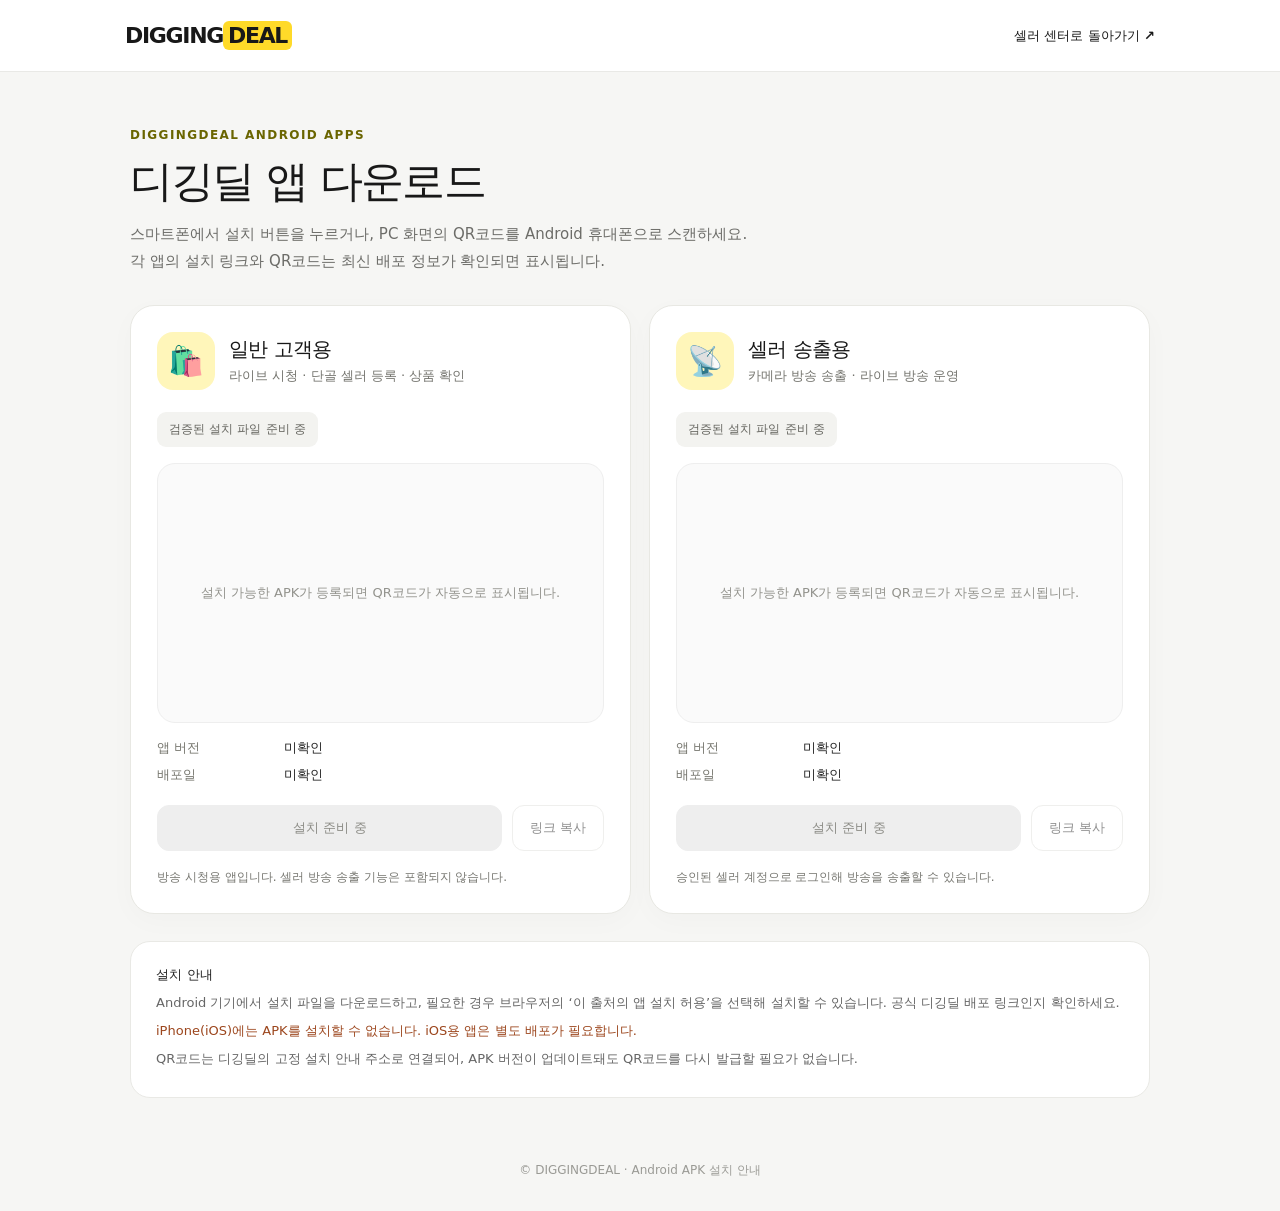
==== apps.html @ ecd54404 "feat: add responsive APK installation page with conditional QR codes" ====
<!doctype html>
<html lang="ko">
<head>
  <meta charset="utf-8">
  <meta name="viewport" content="width=device-width, initial-scale=1">
  <meta name="theme-color" content="#ffda29">
  <meta name="description" content="디깅딜 고객용 및 셀러 방송 송출용 Android 앱 설치 안내">
  <title>디깅딜 앱 다운로드 | 셀러 센터</title>
  <style>
    :root{font-family:system-ui,-apple-system,"Noto Sans KR","Apple SD Gothic Neo",sans-serif;color:#181818;background:#f6f6f4;font-synthesis:none}
    *{box-sizing:border-box}
    body{margin:0}
    a{color:inherit;text-decoration:none}
    button,a{touch-action:manipulation}
    .site-header{height:72px;display:flex;align-items:center;justify-content:space-between;gap:16px;padding:0 max(20px,calc((100vw - 1030px)/2));background:#fff;border-bottom:1px solid #e9e9e6}
    .brand{font-size:22px;font-weight:900;letter-spacing:-.06em}
    .brand em{font-style:normal;background:#ffda29;border-radius:6px;padding:2px 5px}
    .back{font-size:13px;font-weight:700;white-space:nowrap}
    main{max-width:1060px;padding:56px 20px 64px;margin:0 auto}
    .eyebrow{font-size:12px;font-weight:900;letter-spacing:.12em;color:#6a6500}
    h1{font-size:clamp(28px,4.5vw,43px);line-height:1.23;letter-spacing:-.045em;margin:13px 0}
    .intro{font-size:15px;line-height:1.8;color:#6c6c68;margin:0 0 30px}
    .grid{display:grid;grid-template-columns:repeat(2,minmax(0,1fr));gap:18px}
    .app-card{background:#fff;border:1px solid #e8e8e3;border-radius:24px;padding:26px;box-shadow:0 7px 28px #00000006;min-width:0}
    .app-card:target,.app-card.selected{outline:2px solid #e3bf00;outline-offset:2px}
    .card-head{display:flex;align-items:center;gap:14px}
    .app-icon{font-size:29px;width:58px;height:58px;display:flex;align-items:center;justify-content:center;background:#fff6ba;border-radius:16px;flex-shrink:0}
    h2{font-size:20px;letter-spacing:-.035em;margin:0 0 4px}
    .desc{font-size:13px;color:#74746e;margin:0}
    .status{margin-top:22px;border-radius:9px;background:#f3f3f0;color:#64645e;font-size:12px;font-weight:700;padding:9px 12px;display:inline-flex}
    .status.ready{color:#255c31;background:#edf8ee}
    .qr-wrap{height:260px;display:flex;align-items:center;justify-content:center;margin:16px 0;background:#fafafa;border:1px solid #eee;border-radius:18px}
    .qr-wrap img{width:210px;height:210px;max-width:100%;object-fit:contain}
    .qr-placeholder{text-align:center;color:#93938d;line-height:1.8;font-size:13px;padding:20px}
    .meta{display:grid;grid-template-columns:75px minmax(0,1fr);column-gap:12px;row-gap:9px;color:#77776f;font-size:13px;margin:15px 0 21px}
    .meta strong{color:#242424;overflow-wrap:anywhere;font-weight:650}
    .buttons{display:flex;gap:10px;flex-wrap:wrap}
    .primary,.secondary{border-radius:12px;padding:13px 17px;font-weight:800;font-size:13px;display:inline-flex;align-items:center;justify-content:center;cursor:pointer;border:1px solid #e0e0dc}
    .primary{background:#ffda29;border-color:#ffda29;color:#171717;flex:1}
    .primary.is-disabled{background:#eee;border-color:#eee;color:#8b8b85;cursor:not-allowed}
    .secondary{background:#fff;color:#252525}
    .secondary:disabled{opacity:.5;cursor:not-allowed}
    .notes{font-size:12px;line-height:1.7;color:#787872;margin:16px 0 0}
    .guide{margin-top:27px;background:#fff;border:1px solid #e9e9e5;border-radius:20px;padding:22px 25px;font-size:13px;color:#666;line-height:1.75}
    .guide strong{color:#202020}
    .guide p{margin:5px 0}
    .platform-note{color:#9c461d}
    .error{display:none;font-size:13px;color:#9c2828;margin:18px 0 0}
    footer{text-align:center;color:#9a9a95;font-size:12px;padding:0 16px 32px}
    @media(max-width:720px){main{padding:35px 16px 44px}.site-header{padding:0 16px}.grid{grid-template-columns:1fr}.app-card{padding:20px}.qr-wrap{height:245px}.brand{font-size:19px}}
  </style>
</head>
<body>
  <header class="site-header">
    <a class="brand" href="./" aria-label="디깅딜 셀러 센터">DIGGING<em>DEAL</em></a>
    <a class="back" href="./">셀러 센터로 돌아가기 ↗</a>
  </header>
  <main>
    <div class="eyebrow">DIGGINGDEAL ANDROID APPS</div>
    <h1>디깅딜 앱 다운로드</h1>
    <p class="intro">스마트폰에서 설치 버튼을 누르거나, PC 화면의 QR코드를 Android 휴대폰으로 스캔하세요.<br>각 앱의 설치 링크와 QR코드는 최신 배포 정보가 확인되면 표시됩니다.</p>
    <div class="grid">
      <article class="app-card" id="app-customer" data-app="customer">
        <div class="card-head"><div class="app-icon" aria-hidden="true">🛍️</div><div><h2>일반 고객용</h2><p class="desc">라이브 시청 · 단골 셀러 등록 · 상품 확인</p></div></div>
        <span class="status" id="status-customer" aria-live="polite">배포 정보 확인 중</span>
        <div class="qr-wrap" id="qr-customer"><div class="qr-placeholder">설치 QR코드 확인 중</div></div>
        <dl class="meta"><dt>앱 버전</dt><dd><strong id="version-customer">-</strong></dd><dt>배포일</dt><dd><strong id="date-customer">-</strong></dd></dl>
        <div class="buttons"><a class="primary is-disabled" id="link-customer" aria-disabled="true">설치 준비 중</a><button class="secondary" id="copy-customer" disabled type="button">링크 복사</button></div>
        <p class="notes">방송 시청용 앱입니다. 셀러 방송 송출 기능은 포함되지 않습니다.</p>
      </article>
      <article class="app-card" id="app-seller" data-app="seller">
        <div class="card-head"><div class="app-icon" aria-hidden="true">📡</div><div><h2>셀러 송출용</h2><p class="desc">카메라 방송 송출 · 라이브 방송 운영</p></div></div>
        <span class="status" id="status-seller" aria-live="polite">배포 정보 확인 중</span>
        <div class="qr-wrap" id="qr-seller"><div class="qr-placeholder">설치 QR코드 확인 중</div></div>
        <dl class="meta"><dt>앱 버전</dt><dd><strong id="version-seller">-</strong></dd><dt>배포일</dt><dd><strong id="date-seller">-</strong></dd></dl>
        <div class="buttons"><a class="primary is-disabled" id="link-seller" aria-disabled="true">설치 준비 중</a><button class="secondary" id="copy-seller" disabled type="button">링크 복사</button></div>
        <p class="notes">승인된 셀러 계정으로 로그인해 방송을 송출할 수 있습니다.</p>
      </article>
    </div>
    <p class="error" id="load-error" role="alert">배포 정보를 불러오지 못했습니다. 새로고침 후 다시 시도해 주세요.</p>
    <section class="guide" aria-label="설치 안내">
      <strong>설치 안내</strong>
      <p>Android 기기에서 설치 파일을 다운로드하고, 필요한 경우 브라우저의 ‘이 출처의 앱 설치 허용’을 선택해 설치할 수 있습니다. 공식 디깅딜 배포 링크인지 확인하세요.</p>
      <p class="platform-note" id="platform-note">iPhone(iOS)에는 APK를 설치할 수 없습니다. iOS용 앱은 별도 배포가 필요합니다.</p>
      <p>QR코드는 디깅딜의 고정 설치 안내 주소로 연결되어, APK 버전이 업데이트돼도 QR코드를 다시 발급할 필요가 없습니다.</p>
    </section>
  </main>
  <footer>© DIGGINGDEAL · Android APK 설치 안내</footer>
  <script>
  (function(){
    "use strict";
    var keys=["customer","seller"],params=new URLSearchParams(location.search),selected=params.get("app");
    var isIOS=/iPad|iPhone|iPod/.test(navigator.userAgent);
    if(isIOS)document.getElementById("platform-note").style.fontWeight="800";
    if(keys.indexOf(selected)>=0){var active=document.getElementById("app-"+selected);active.classList.add("selected");}
    function validUrl(raw){
      if(typeof raw!=="string")return null;
      try{var url=new URL(raw);return url.protocol==="https:"&&!url.username&&!url.password?url.href:null;}catch(e){return null;}
    }
    function update(key,app){
      var status=document.getElementById("status-"+key);
      var qr=document.getElementById("qr-"+key);
      var link=document.getElementById("link-"+key);
      var copy=document.getElementById("copy-"+key);
      var download=app&&app.enabled===true?validUrl(app.apkUrl):null;
      document.getElementById("version-"+key).textContent=app&&app.version||"미확인";
      document.getElementById("date-"+key).textContent=app&&app.releasedAt||"미확인";
      qr.replaceChildren();
      if(!download){
        status.textContent="검증된 설치 파일 준비 중";
        var placeholder=document.createElement("div");placeholder.className="qr-placeholder";
        placeholder.textContent="설치 가능한 APK가 등록되면 QR코드가 자동으로 표시됩니다.";
        qr.appendChild(placeholder);
        return;
      }
      status.textContent="Android 설치 가능";status.classList.add("ready");
      var stable=new URL(location.pathname,location.origin);
      stable.searchParams.set("app",key);
      var img=document.createElement("img");
      img.alt=(key==="customer"?"일반 고객용":"셀러 송출용")+" 앱 설치 페이지 QR코드";
      img.loading="lazy";
      img.width=210;img.height=210;
      img.src="https://api.qrserver.com/v1/create-qr-code/?size=230x230&margin=10&format=svg&data="+encodeURIComponent(stable.href);
      img.onerror=function(){qr.textContent="QR 이미지를 표시하지 못했습니다. 아래 설치 버튼을 사용해 주세요.";};
      qr.appendChild(img);
      link.href=download;link.target="_blank";link.rel="noopener noreferrer";
      link.classList.remove("is-disabled");link.removeAttribute("aria-disabled");link.textContent="APK 설치 페이지 열기";
      copy.disabled=false;copy.addEventListener("click",async function(){
        try{await navigator.clipboard.writeText(stable.href);copy.textContent="복사 완료";}
        catch(e){copy.textContent="링크 복사 실패";}
      });
    }
    fetch("./app-builds.json",{cache:"no-store"}).then(function(r){if(!r.ok)throw new Error("HTTP "+r.status);return r.json();})
      .then(function(data){keys.forEach(function(key){update(key,data&&data.apps&&data.apps[key]);});})
      .catch(function(){keys.forEach(function(key){update(key,null);});document.getElementById("load-error").style.display="block";});
  })();
  </script>
</body>
</html>
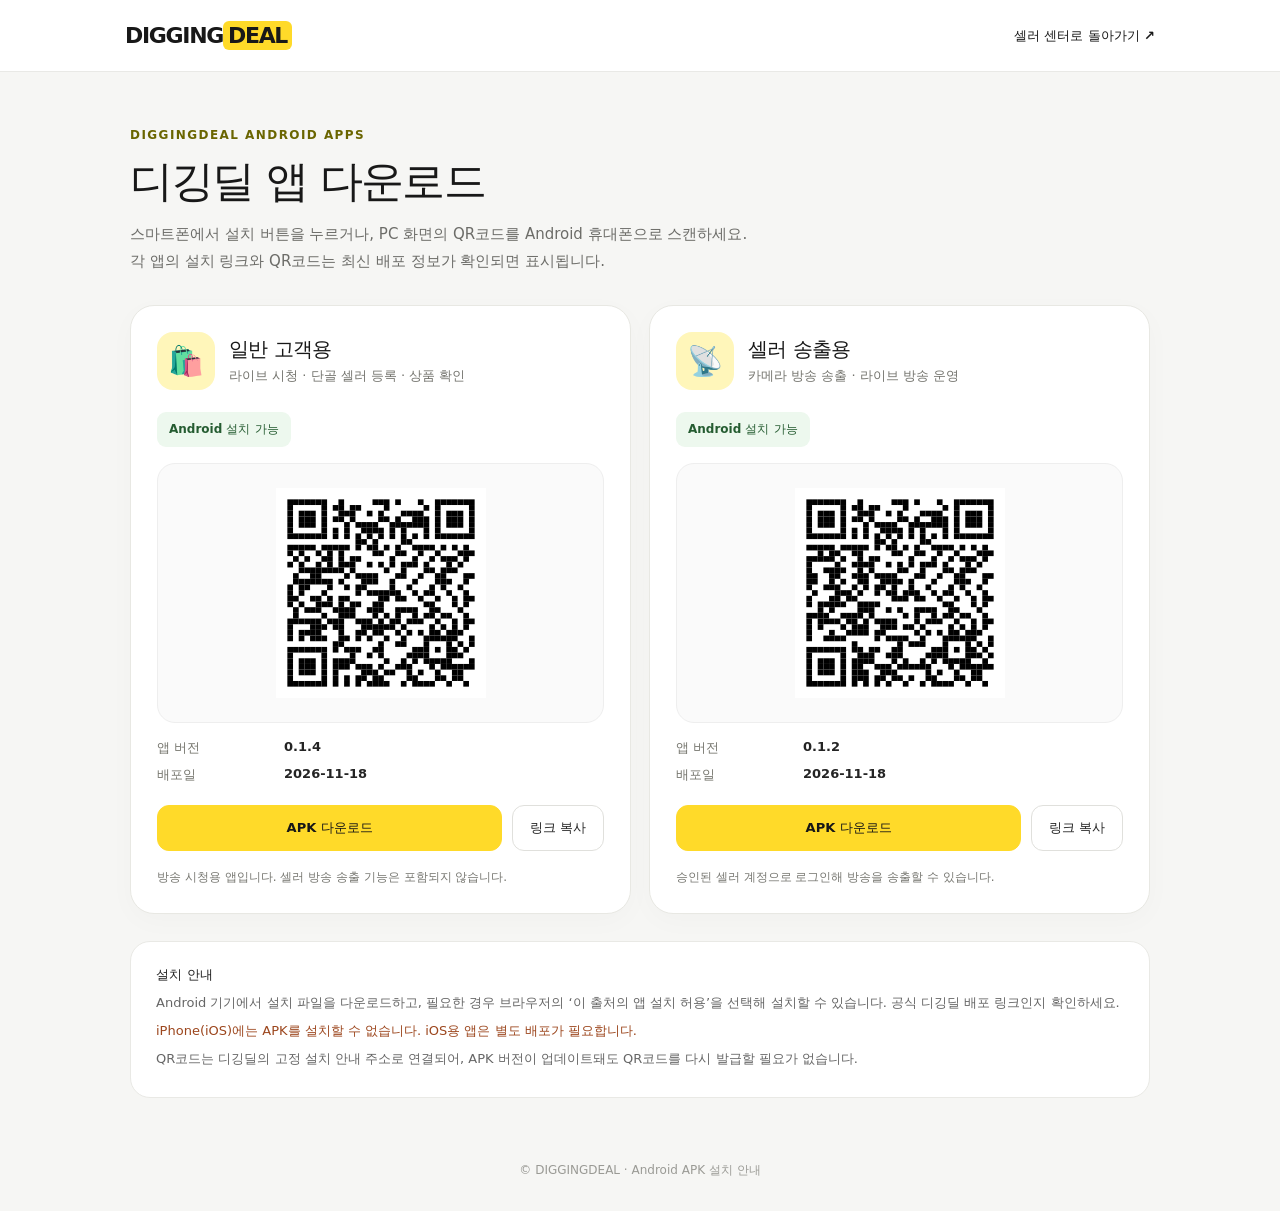
==== commit 73adba26: "feat: publish verified APK releases and QR install page with current seller assets" ====
--- a/apps.html
+++ b/apps.html
@@ -114,17 +114,17 @@
         return;
       }
       status.textContent="Android 설치 가능";status.classList.add("ready");
-      var stable=new URL(location.pathname,location.origin);
+      var stable=new URL("/apps.html","https://seller.diggingdeal.kro.kr");
       stable.searchParams.set("app",key);
       var img=document.createElement("img");
       img.alt=(key==="customer"?"일반 고객용":"셀러 송출용")+" 앱 설치 페이지 QR코드";
       img.loading="lazy";
       img.width=210;img.height=210;
-      img.src="https://api.qrserver.com/v1/create-qr-code/?size=230x230&margin=10&format=svg&data="+encodeURIComponent(stable.href);
+      img.src="./assets/app-qr-"+key+".svg";
       img.onerror=function(){qr.textContent="QR 이미지를 표시하지 못했습니다. 아래 설치 버튼을 사용해 주세요.";};
       qr.appendChild(img);
       link.href=download;link.target="_blank";link.rel="noopener noreferrer";
-      link.classList.remove("is-disabled");link.removeAttribute("aria-disabled");link.textContent="APK 설치 페이지 열기";
+      link.classList.remove("is-disabled");link.removeAttribute("aria-disabled");link.textContent="APK 다운로드";
       copy.disabled=false;copy.addEventListener("click",async function(){
         try{await navigator.clipboard.writeText(stable.href);copy.textContent="복사 완료";}
         catch(e){copy.textContent="링크 복사 실패";}
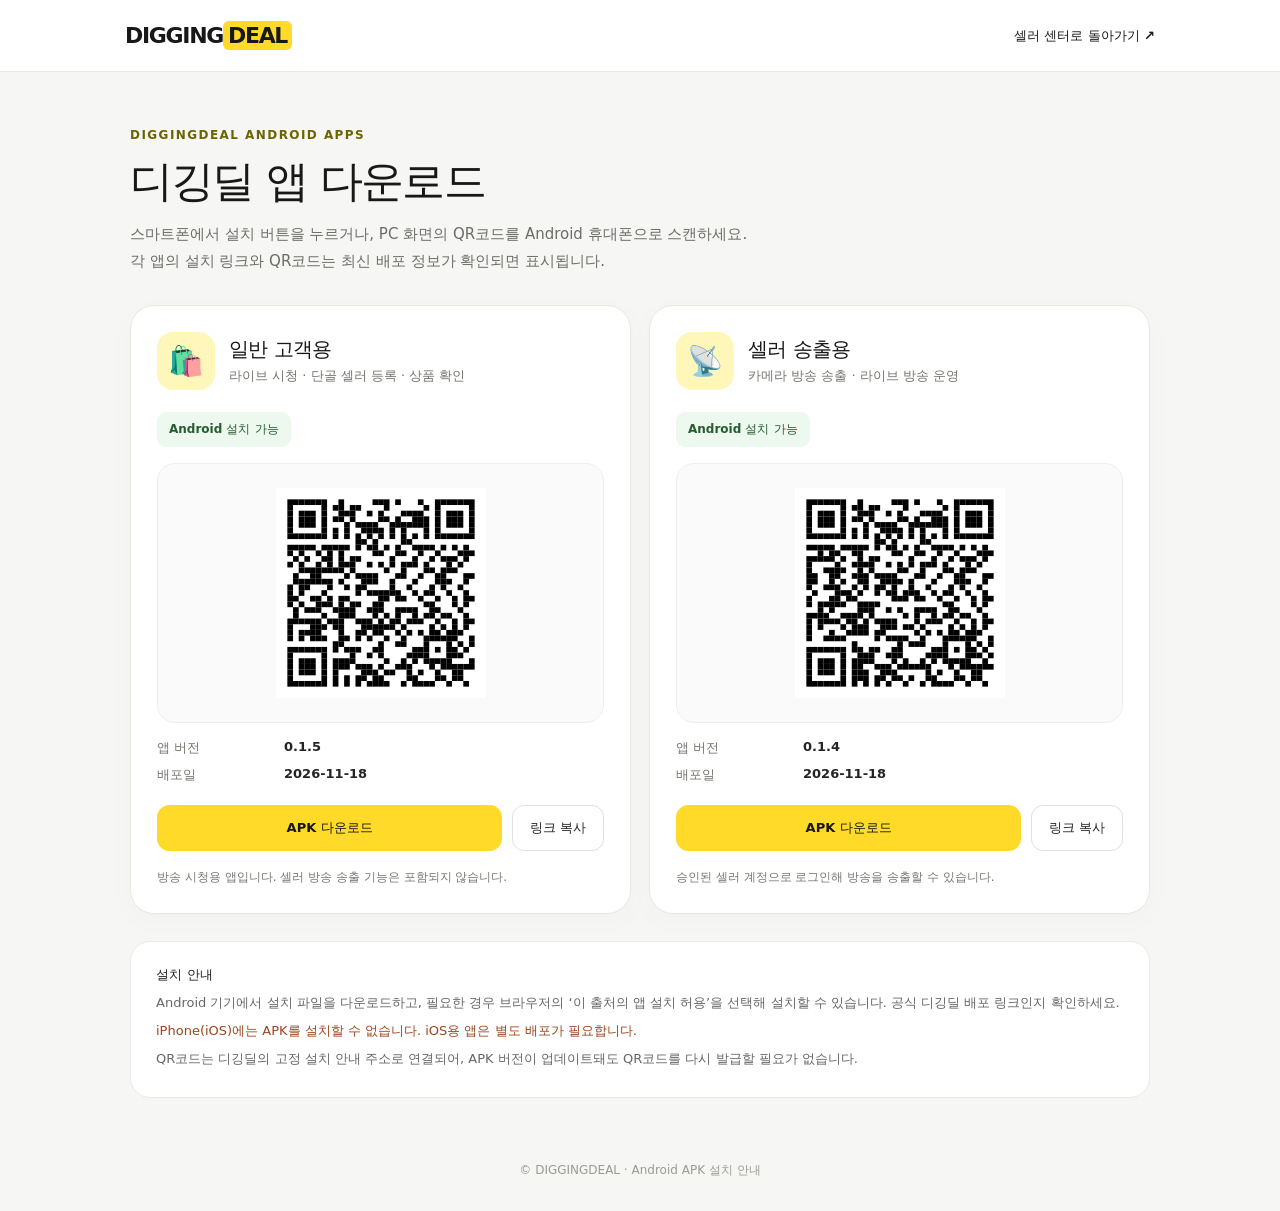
==== commit 738c594d: "fix(download): bypass stale CDN manifest when QR page loads" ====
--- a/apps.html
+++ b/apps.html
@@ -130,7 +130,7 @@
         catch(e){copy.textContent="링크 복사 실패";}
       });
     }
-    fetch("./app-builds.json",{cache:"no-store"}).then(function(r){if(!r.ok)throw new Error("HTTP "+r.status);return r.json();})
+    fetch("./app-builds.json?check="+Date.now(),{cache:"no-store"}).then(function(r){if(!r.ok)throw new Error("HTTP "+r.status);return r.json();})
       .then(function(data){keys.forEach(function(key){update(key,data&&data.apps&&data.apps[key]);});})
       .catch(function(){keys.forEach(function(key){update(key,null);});document.getElementById("load-error").style.display="block";});
   })();
